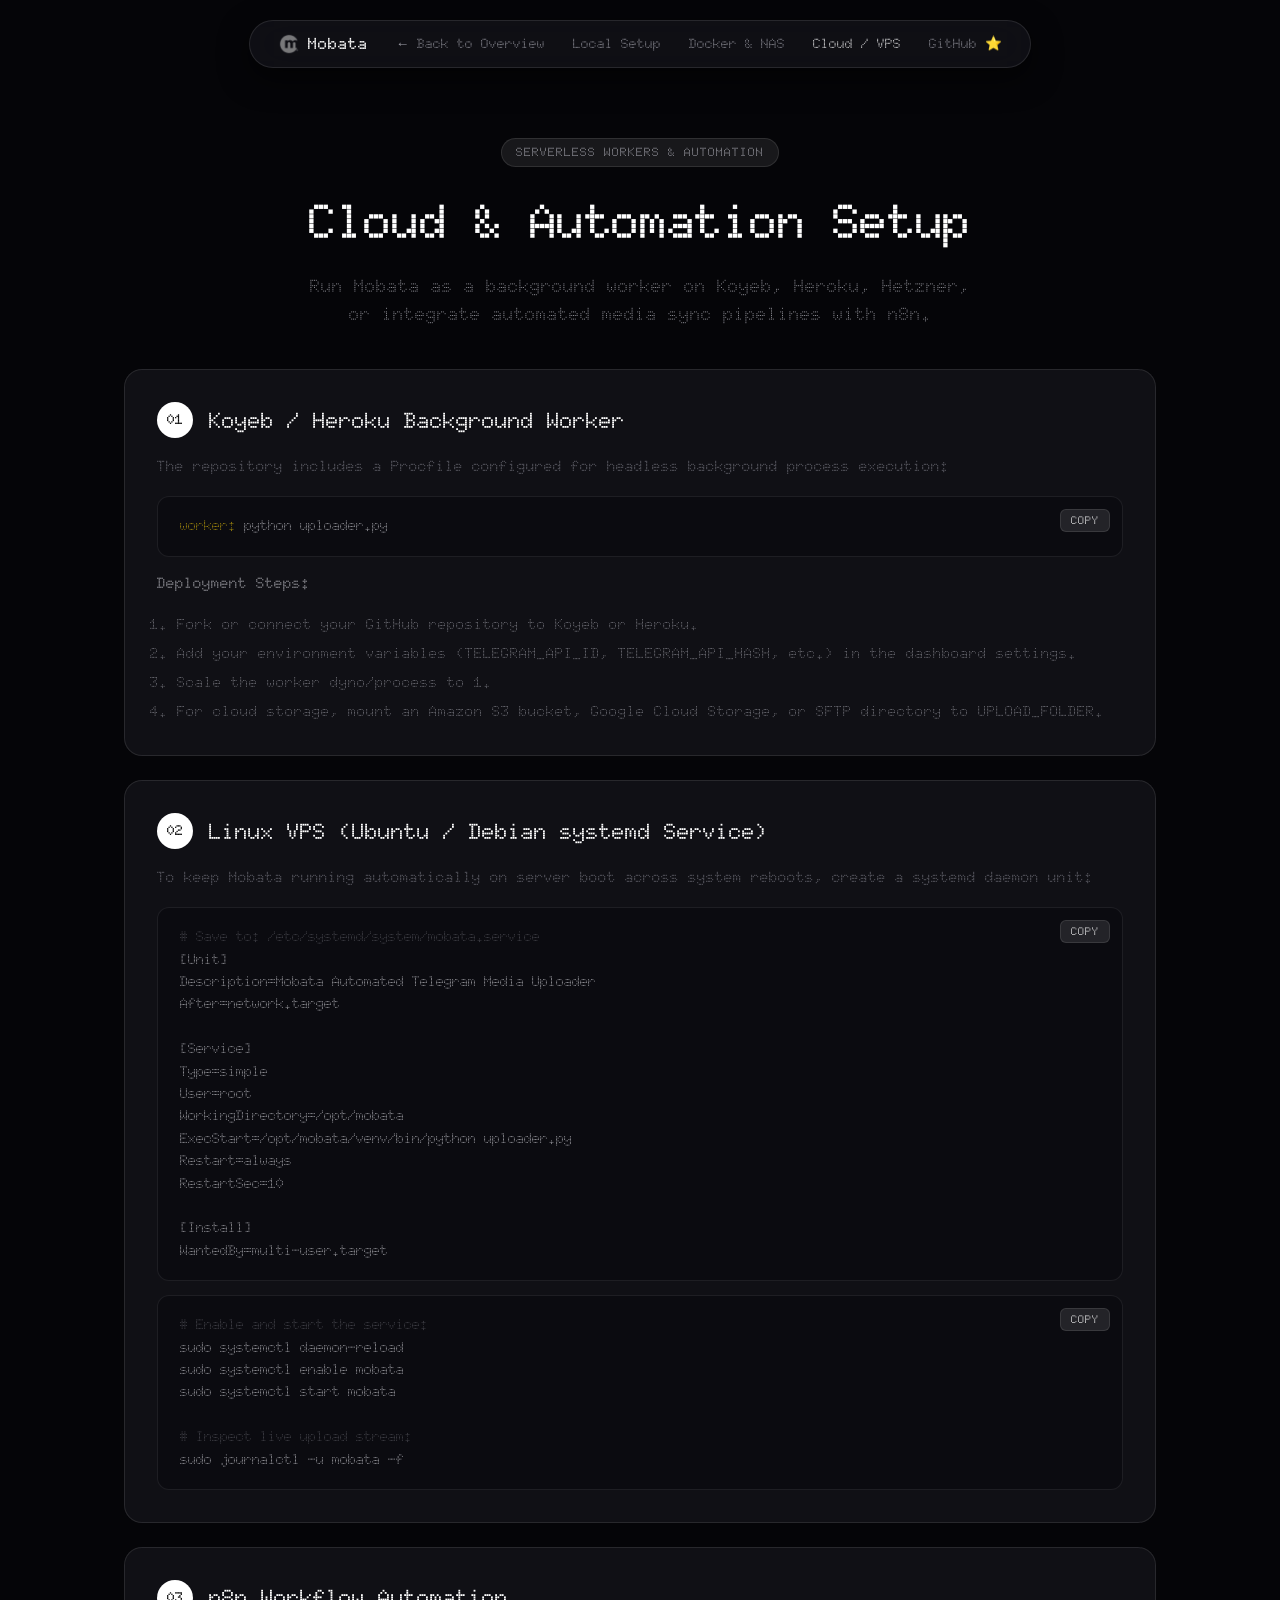
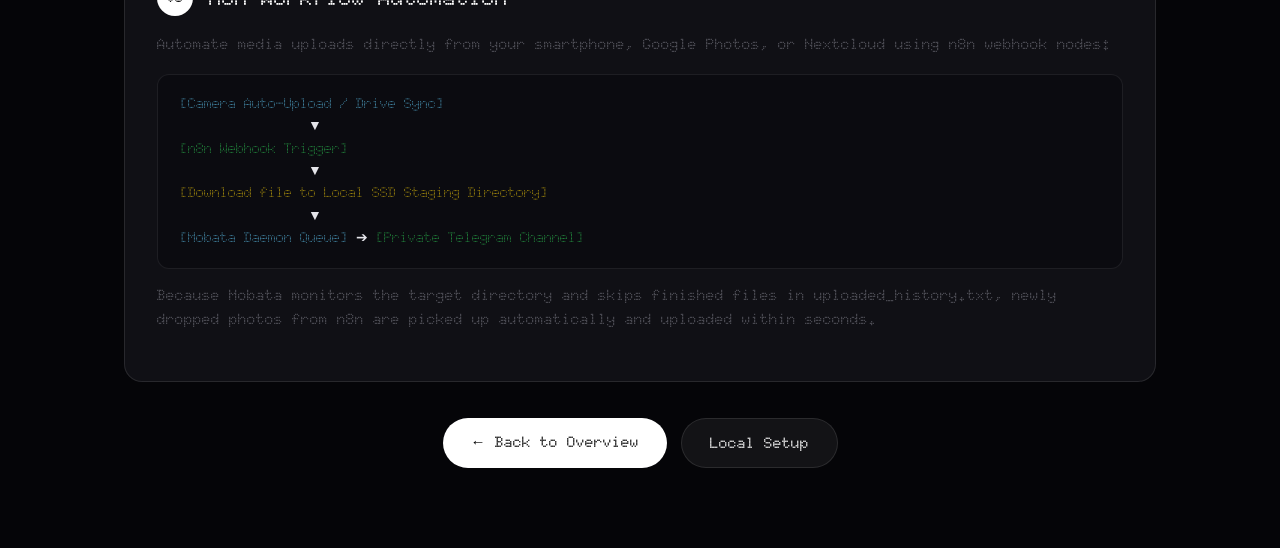
==== website/cloud.html @ 2e38607c "feat: dark monochrome developer icons in readme, pixel-perfect favicon suite, and concise tab title" ====
<!DOCTYPE html>
<html lang="en">
<head>
  <meta charset="UTF-8" />
  <meta name="viewport" content="width=device-width, initial-scale=1.0" />
  <title>Mobata</title>
  <meta name="description" content="Deploy Mobata on Koyeb, Heroku, VPS systemd service, and n8n camera dump pipelines." />
  <link rel="icon" type="image/png" sizes="32x32" href="assets/favicon.png" />
  <link rel="icon" type="image/x-icon" href="assets/favicon.ico" />
  <link rel="apple-touch-icon" sizes="180x180" href="assets/favicon.png" />
  <link rel="preconnect" href="https://fonts.googleapis.com">
  <link rel="preconnect" href="https://fonts.gstatic.com" crossorigin>
  <link href="https://fonts.googleapis.com/css2?family=Doto:wght@400;500;600;700;800;900&display=swap" rel="stylesheet">
  
  <style>
    :root {
      --bg: #050508;
      --card: rgba(22, 22, 28, 0.7);
      --card-hover: rgba(30, 30, 38, 0.85);
      --border: rgba(255, 255, 255, 0.1);
      --border-focus: rgba(255, 255, 255, 0.3);
      --text: #ffffff;
      --text-muted: #9a9aa2;
      --text-dim: #606068;
      --term-bg: #0b0b10;
      --code-red: #ff453a;
      --code-green: #30d158;
      --code-yellow: #ffd60a;
      --code-cyan: #64d2ff;
    }
    * {
      margin: 0; padding: 0; box-sizing: border-box;
      font-family: 'Doto', sans-serif;
    }
    body {
      background: var(--bg);
      color: var(--text);
      line-height: 1.6;
      padding-bottom: 80px;
      overflow-x: hidden;
    }
    .container {
      max-width: 1080px;
      margin: 0 auto;
      padding: 0 24px;
    }
    .nav-wrap {
      display: flex;
      justify-content: center;
      padding: 20px 0;
      position: sticky;
      top: 0;
      z-index: 100;
    }
    .capsule-nav {
      display: inline-flex;
      align-items: center;
      gap: 28px;
      padding: 10px 28px;
      border-radius: 9999px;
      background: rgba(18, 18, 24, 0.8);
      backdrop-filter: blur(20px);
      -webkit-backdrop-filter: blur(20px);
      border: 1px solid var(--border);
      box-shadow: 0 10px 30px rgba(0, 0, 0, 0.6);
    }
    .capsule-nav a {
      color: var(--text-muted);
      text-decoration: none;
      font-size: 13.5px;
      font-weight: 600;
      transition: color 0.2s ease;
    }
    .capsule-nav a:hover, .capsule-nav a.active {
      color: #ffffff;
    }
    .capsule-logo {
      height: 22px;
      width: 22px;
      object-fit: contain;
      display: block;
    }

    .page-head {
      padding: 50px 0 40px;
      text-align: center;
    }
    .badge {
      display: inline-block;
      padding: 4px 14px;
      border-radius: 9999px;
      background: rgba(255, 255, 255, 0.08);
      border: 1px solid var(--border);
      font-size: 12px;
      font-weight: 700;
      letter-spacing: 1px;
      margin-bottom: 16px;
      color: var(--text-muted);
    }
    h1 {
      font-size: 48px;
      font-weight: 900;
      letter-spacing: -0.03em;
      margin-bottom: 12px;
    }
    .desc {
      font-size: 18px;
      color: var(--text-muted);
      max-width: 680px;
      margin: 0 auto;
    }

    .step-card {
      background: var(--card);
      border: 1px solid var(--border);
      border-radius: 18px;
      padding: 32px;
      margin-bottom: 24px;
      backdrop-filter: blur(16px);
      transition: border-color 0.2s ease;
    }
    .step-card:hover { border-color: var(--border-focus); }
    .step-head {
      display: flex;
      align-items: center;
      gap: 16px;
      margin-bottom: 16px;
    }
    .step-num {
      width: 36px;
      height: 36px;
      border-radius: 50%;
      background: #ffffff;
      color: #000000;
      display: flex;
      align-items: center;
      justify-content: center;
      font-size: 14px;
      font-weight: 900;
    }
    .step-title {
      font-size: 22px;
      font-weight: 800;
    }
    .step-text {
      color: var(--text-muted);
      font-size: 15px;
      margin-bottom: 18px;
    }

    .code-box {
      background: var(--term-bg);
      border: 1px solid rgba(255, 255, 255, 0.08);
      border-radius: 12px;
      padding: 18px 22px;
      position: relative;
      overflow-x: auto;
    }
    .code-box pre {
      font-size: 14px;
      line-height: 1.6;
      color: #e5e5ea;
    }
    .c-green { color: var(--code-green); }
    .c-yellow { color: var(--code-yellow); }
    .c-cyan { color: var(--code-cyan); }
    .c-red { color: var(--code-red); }
    .c-dim { color: var(--text-dim); }

    .btn-copy {
      position: absolute;
      top: 12px;
      right: 12px;
      background: rgba(255, 255, 255, 0.1);
      border: 1px solid var(--border);
      color: #ffffff;
      padding: 4px 10px;
      border-radius: 6px;
      font-size: 11px;
      font-weight: 700;
      cursor: pointer;
      transition: background 0.2s ease;
    }
    .btn-copy:hover {
      background: #ffffff;
      color: #000000;
    }

    .btn-bar {
      display: flex;
      gap: 14px;
      margin-top: 36px;
      justify-content: center;
    }
    .btn-main {
      padding: 12px 28px;
      border-radius: 9999px;
      background: #ffffff;
      color: #000000;
      font-size: 15px;
      font-weight: 800;
      text-decoration: none;
      transition: opacity 0.2s ease;
    }
    .btn-main:hover { opacity: 0.9; }
    .btn-ghost {
      padding: 12px 28px;
      border-radius: 9999px;
      background: rgba(255, 255, 255, 0.06);
      color: #ffffff;
      border: 1px solid var(--border);
      font-size: 15px;
      font-weight: 800;
      text-decoration: none;
    }
    .btn-ghost:hover { background: rgba(255, 255, 255, 0.12); }
  </style>
</head>
<body>

  <!-- Floating Capsule Nav -->
  <div class="nav-wrap">
    <nav class="capsule-nav">
      <a href="index.html" style="display:flex; align-items:center; gap:8px;">
        <img src="assets/mobata-icon.png" alt="Mobata" class="capsule-logo" />
        <span style="font-weight:900; font-size:16px; color:#ffffff;">Mobata</span>
      </a>
      <a href="index.html">← Back to Overview</a>
      <a href="setup.html">Local Setup</a>
      <a href="docker.html">Docker & NAS</a>
      <a href="cloud.html" class="active">Cloud / VPS</a>
      <a href="https://github.com/shikshiten/Mobata" target="_blank">GitHub ⭐</a>
    </nav>
  </div>

  <div class="container">
    <header class="page-head">
      <span class="badge">SERVERLESS WORKERS & AUTOMATION</span>
      <h1>Cloud & Automation Setup</h1>
      <p class="desc">Run Mobata as a background worker on Koyeb, Heroku, Hetzner, or integrate automated media sync pipelines with n8n.</p>
    </header>

    <!-- Step 1 -->
    <div class="step-card">
      <div class="step-head">
        <div class="step-num">01</div>
        <div class="step-title">Koyeb / Heroku Background Worker</div>
      </div>
      <p class="step-text">The repository includes a <code>Procfile</code> configured for headless background process execution:</p>
      <div class="code-box">
        <button class="btn-copy" onclick="copyCode(this)">COPY</button>
        <pre><span class="c-yellow">worker:</span> python uploader.py</pre>
      </div>
      <p class="step-text" style="margin-top: 14px;"><strong>Deployment Steps:</strong></p>
      <ol style="margin-left: 20px; color: var(--text-muted); font-size: 14.5px;">
        <li style="margin-bottom: 6px;">Fork or connect your GitHub repository to Koyeb or Heroku.</li>
        <li style="margin-bottom: 6px;">Add your environment variables (<code>TELEGRAM_API_ID</code>, <code>TELEGRAM_API_HASH</code>, etc.) in the dashboard settings.</li>
        <li style="margin-bottom: 6px;">Scale the <code>worker</code> dyno/process to <code>1</code>.</li>
        <li>For cloud storage, mount an Amazon S3 bucket, Google Cloud Storage, or SFTP directory to <code>UPLOAD_FOLDER</code>.</li>
      </ol>
    </div>

    <!-- Step 2 -->
    <div class="step-card">
      <div class="step-head">
        <div class="step-num">02</div>
        <div class="step-title">Linux VPS (Ubuntu / Debian systemd Service)</div>
      </div>
      <p class="step-text">To keep Mobata running automatically on server boot across system reboots, create a <code>systemd</code> daemon unit:</p>
      <div class="code-box">
        <button class="btn-copy" onclick="copyCode(this)">COPY</button>
        <pre><span class="c-dim"># Save to: /etc/systemd/system/mobata.service</span>
[Unit]
Description=Mobata Automated Telegram Media Uploader
After=network.target

[Service]
Type=simple
User=root
WorkingDirectory=/opt/mobata
ExecStart=/opt/mobata/venv/bin/python uploader.py
Restart=always
RestartSec=10

[Install]
WantedBy=multi-user.target</pre>
      </div>
      <div class="code-box" style="margin-top: 14px;">
        <button class="btn-copy" onclick="copyCode(this)">COPY</button>
        <pre><span class="c-dim"># Enable and start the service:</span>
sudo systemctl daemon-reload
sudo systemctl enable mobata
sudo systemctl start mobata

<span class="c-dim"># Inspect live upload stream:</span>
sudo journalctl -u mobata -f</pre>
      </div>
    </div>

    <!-- Step 3 -->
    <div class="step-card">
      <div class="step-head">
        <div class="step-num">03</div>
        <div class="step-title">n8n Workflow Automation</div>
      </div>
      <p class="step-text">Automate media uploads directly from your smartphone, Google Photos, or Nextcloud using n8n webhook nodes:</p>
      <div class="code-box">
        <pre><span class="c-cyan">[Camera Auto-Upload / Drive Sync]</span>
                ▼
<span class="c-green">[n8n Webhook Trigger]</span>
                ▼
<span class="c-yellow">[Download file to Local SSD Staging Directory]</span>
                ▼
<span class="c-cyan">[Mobata Daemon Queue]</span> ➔ <span class="c-green">[Private Telegram Channel]</span></pre>
      </div>
      <p class="step-text" style="margin-top: 14px;">Because Mobata monitors the target directory and skips finished files in <code>uploaded_history.txt</code>, newly dropped photos from n8n are picked up automatically and uploaded within seconds.</p>
    </div>

    <div class="btn-bar">
      <a href="index.html" class="btn-main">← Back to Overview</a>
      <a href="setup.html" class="btn-ghost">Local Setup</a>
    </div>
  </div>

  <script>
    function copyCode(btn) {
      const code = btn.nextElementSibling.innerText;
      navigator.clipboard.writeText(code).then(() => {
        btn.innerText = 'COPIED!';
        setTimeout(() => btn.innerText = 'COPY', 2000);
      });
    }
  </script>
</body>
</html>
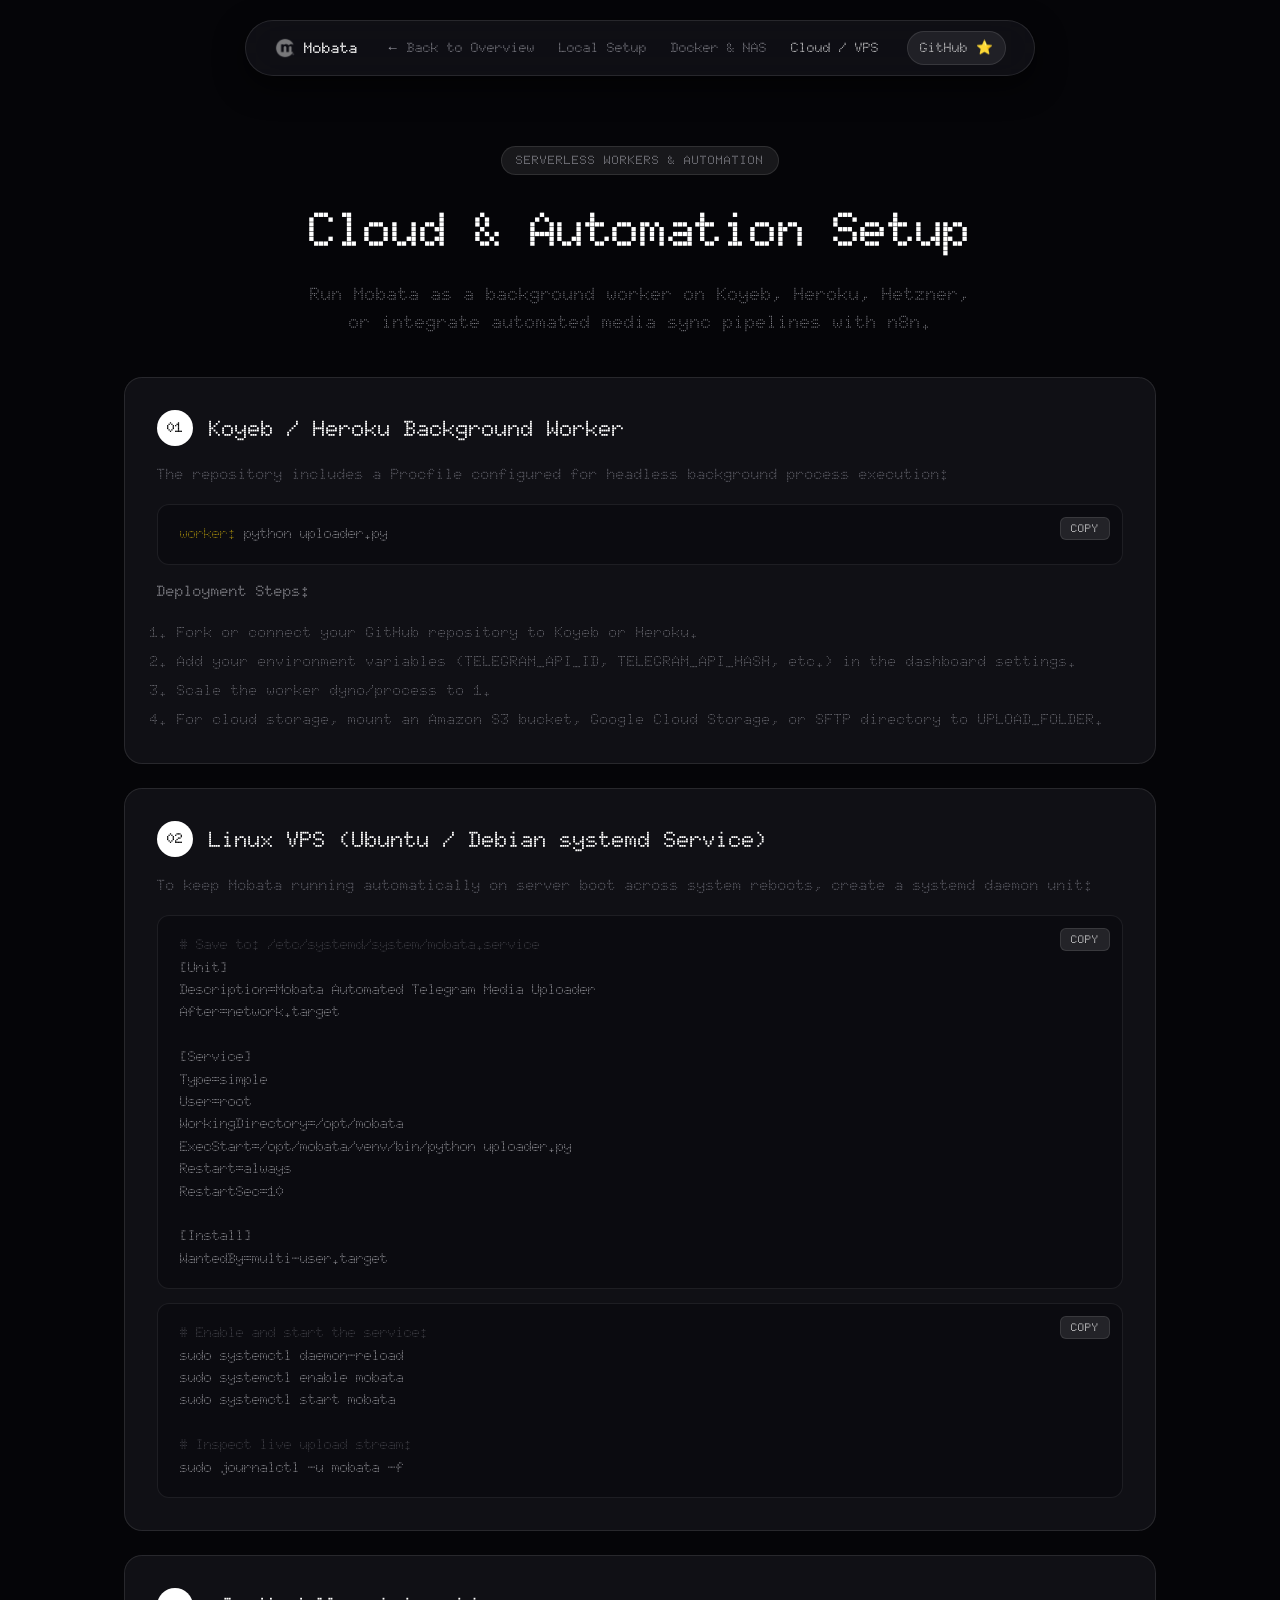
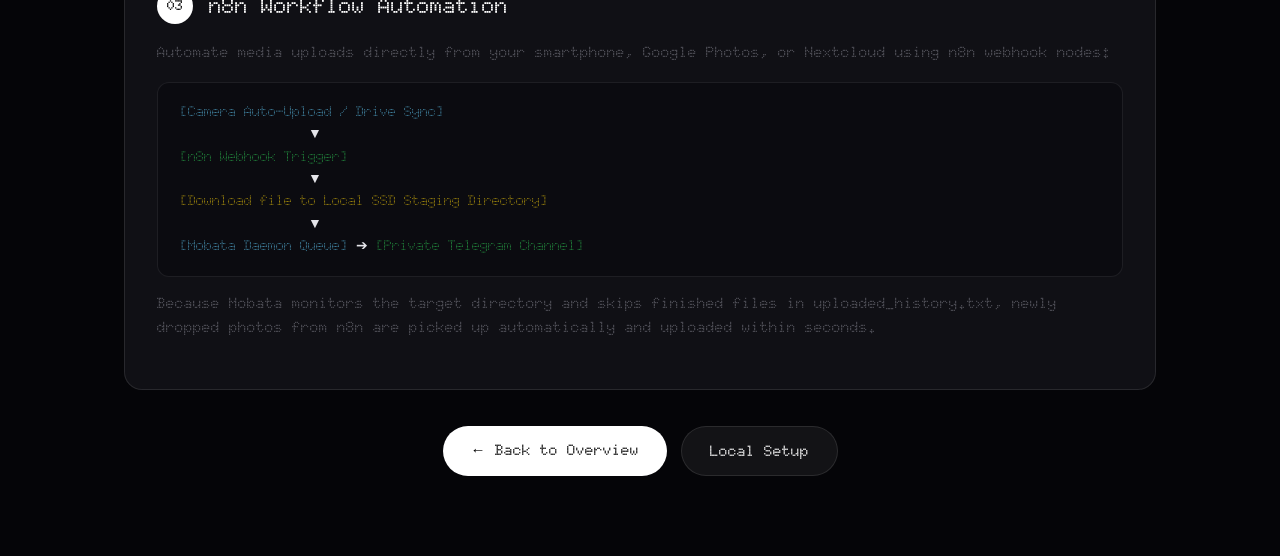
==== commit 7762c26a: "fix(mobile): overhaul responsive width, mobile top bar, and apple-style bottom dock; enhance uploade" ====
--- a/website/cloud.html
+++ b/website/cloud.html
@@ -28,6 +28,11 @@
       --code-yellow: #ffd60a;
       --code-cyan: #64d2ff;
     }
+    html {
+      overflow-x: hidden;
+      max-width: 100vw;
+      width: 100%;
+    }
     * {
       margin: 0; padding: 0; box-sizing: border-box;
       font-family: 'Doto', sans-serif;
@@ -38,11 +43,15 @@
       line-height: 1.6;
       padding-bottom: 80px;
       overflow-x: hidden;
+      max-width: 100vw;
+      width: 100%;
     }
     .container {
       max-width: 1080px;
       margin: 0 auto;
       padding: 0 24px;
+      width: 100%;
+      box-sizing: border-box;
     }
     .nav-wrap {
       display: flex;
@@ -73,6 +82,25 @@
     }
     .capsule-nav a:hover, .capsule-nav a.active {
       color: #ffffff;
+    }
+    .nav-page-links {
+      display: inline-flex;
+      align-items: center;
+      gap: 24px;
+    }
+    .nav-star-btn {
+      color: #ffffff !important;
+      background: rgba(255, 255, 255, 0.08);
+      border: 1px solid var(--border);
+      padding: 5px 12px;
+      border-radius: 9999px;
+      font-size: 12.5px;
+      font-weight: 700;
+      text-decoration: none;
+      transition: all 0.2s ease;
+    }
+    .nav-star-btn:hover {
+      background: rgba(255, 255, 255, 0.16);
     }
     .capsule-logo {
       height: 22px;
@@ -214,6 +242,117 @@
       text-decoration: none;
     }
     .btn-ghost:hover { background: rgba(255, 255, 255, 0.12); }
+
+    .hide-desktop { display: none; }
+    .hide-mobile { display: inline; }
+
+    @media (max-width: 768px) {
+      body {
+        padding-bottom: 84px;
+        overflow-x: hidden;
+      }
+      .container {
+        padding: 0 16px;
+        width: 100%;
+        max-width: 100%;
+        box-sizing: border-box;
+      }
+      .nav-wrap {
+        position: sticky;
+        top: 8px;
+        padding: 0 12px;
+        width: 100%;
+        display: flex;
+        justify-content: center;
+        z-index: 9999;
+      }
+      .capsule-nav {
+        width: 100%;
+        max-width: 100%;
+        padding: 6px 12px;
+        gap: 8px;
+        display: flex;
+        align-items: center;
+        justify-content: space-between;
+        border-radius: 9999px;
+        background: rgba(12, 12, 16, 0.92);
+        backdrop-filter: blur(28px) saturate(180%);
+        -webkit-backdrop-filter: blur(28px) saturate(180%);
+        border: 1px solid rgba(255, 255, 255, 0.16);
+        box-shadow: 0 10px 30px rgba(0, 0, 0, 0.75);
+      }
+      .nav-page-links {
+        display: none;
+      }
+      .nav-star-btn {
+        display: inline-flex;
+        align-items: center;
+        gap: 4px;
+        padding: 5px 10px;
+        font-size: 11px;
+        font-weight: 700;
+        border-radius: 9999px;
+      }
+      .mobile-bottom-nav {
+        display: flex;
+      }
+      h1 { font-size: 28px; line-height: 1.2; word-break: break-word; }
+      .desc { font-size: 14px; max-width: 100%; }
+      .step-title { font-size: 17px; }
+      .code-box { font-size: 12px; padding: 12px 14px; }
+      .btn-bar { flex-direction: column; width: 100%; gap: 10px; }
+      .btn-bar a { width: 100%; text-align: center; }
+    }
+
+    /* Apple-style Floating Bottom Pill Dock */
+    .mobile-bottom-nav {
+      display: none;
+      position: fixed;
+      bottom: calc(16px + env(safe-area-inset-bottom, 0px));
+      left: 50%;
+      transform: translateX(-50%);
+      z-index: 9999;
+      background: rgba(12, 12, 16, 0.90);
+      backdrop-filter: blur(28px) saturate(200%);
+      -webkit-backdrop-filter: blur(28px) saturate(200%);
+      border: 1px solid rgba(255, 255, 255, 0.16);
+      box-shadow: 0 16px 40px rgba(0, 0, 0, 0.8), inset 0 1px 1px rgba(255, 255, 255, 0.16);
+      border-radius: 9999px;
+      padding: 5px 8px;
+      gap: 4px;
+      align-items: center;
+      max-width: calc(100% - 24px);
+    }
+    .mobile-bottom-nav a {
+      color: #9ca3af;
+      text-decoration: none;
+      font-size: 11.5px;
+      font-weight: 700;
+      padding: 7px 11px;
+      border-radius: 9999px;
+      display: inline-flex;
+      align-items: center;
+      gap: 5px;
+      transition: all 0.2s ease;
+      white-space: nowrap;
+    }
+    .mobile-bottom-nav a svg {
+      opacity: 0.8;
+      transition: transform 0.2s ease, opacity 0.2s ease;
+    }
+    .mobile-bottom-nav a:hover,
+    .mobile-bottom-nav a:active {
+      color: #ffffff;
+      background: rgba(255, 255, 255, 0.12);
+    }
+    .mobile-bottom-nav a.active {
+      color: #ffffff;
+      background: rgba(255, 255, 255, 0.16);
+    }
+    .mobile-bottom-nav a:active svg {
+      transform: scale(1.15);
+      opacity: 1;
+    }
   </style>
 </head>
 <body>
@@ -221,15 +360,17 @@
   <!-- Floating Capsule Nav -->
   <div class="nav-wrap">
     <nav class="capsule-nav">
-      <a href="index.html" style="display:flex; align-items:center; gap:8px;">
+      <a href="index.html" class="nav-brand" style="display:flex; align-items:center; gap:8px; text-decoration:none;">
         <img src="assets/mobata-icon.png" alt="Mobata" class="capsule-logo" />
-        <span style="font-weight:900; font-size:16px; color:#ffffff;">Mobata</span>
+        <span style="font-weight:900; font-size:15px; color:#ffffff;">Mobata</span>
       </a>
-      <a href="index.html">← Back to Overview</a>
-      <a href="setup.html">Local Setup</a>
-      <a href="docker.html">Docker & NAS</a>
-      <a href="cloud.html" class="active">Cloud / VPS</a>
-      <a href="https://github.com/shikshiten/Mobata" target="_blank">GitHub ⭐</a>
+      <div class="nav-page-links">
+        <a href="index.html">← Back to Overview</a>
+        <a href="setup.html">Local Setup</a>
+        <a href="docker.html">Docker & NAS</a>
+        <a href="cloud.html" class="active">Cloud / VPS</a>
+      </div>
+      <a href="https://github.com/shikshiten/Mobata" target="_blank" class="nav-star-btn">GitHub ⭐</a>
     </nav>
   </div>
 
@@ -331,5 +472,37 @@
       });
     }
   </script>
+  <!-- Mobile-only floating bottom pill navigation dock (visible < 768px) -->
+  <nav class="mobile-bottom-nav" aria-label="Mobile navigation">
+    <a href="index.html">
+      <svg width="14" height="14" viewBox="0 0 24 24" fill="none" stroke="currentColor" stroke-width="2.2" stroke-linecap="round" stroke-linejoin="round">
+        <path d="M3 9l9-7 9 7v11a2 2 0 0 1-2 2H5a2 2 0 0 1-2-2z"></path>
+        <polyline points="9 22 9 12 15 12 15 22"></polyline>
+      </svg>
+      <span>Overview</span>
+    </a>
+    <a href="setup.html">
+      <svg width="14" height="14" viewBox="0 0 24 24" fill="none" stroke="currentColor" stroke-width="2.2" stroke-linecap="round" stroke-linejoin="round">
+        <rect x="2" y="3" width="20" height="14" rx="2" ry="2"></rect>
+        <line x1="8" y1="21" x2="16" y2="21"></line>
+        <line x1="12" y1="17" x2="12" y2="21"></line>
+      </svg>
+      <span>Local</span>
+    </a>
+    <a href="docker.html">
+      <svg width="14" height="14" viewBox="0 0 24 24" fill="none" stroke="currentColor" stroke-width="2.2" stroke-linecap="round" stroke-linejoin="round">
+        <rect x="2" y="7" width="20" height="14" rx="2" ry="2"></rect>
+        <path d="M16 21V5a2 2 0 0 0-2-2h-4a2 2 0 0 0-2 2v16"></path>
+      </svg>
+      <span>Docker</span>
+    </a>
+    <a href="cloud.html" class="active">
+      <svg width="14" height="14" viewBox="0 0 24 24" fill="none" stroke="currentColor" stroke-width="2.2" stroke-linecap="round" stroke-linejoin="round">
+        <path d="M18 10h-1.26A8 8 0 1 0 9 20h9a5 5 0 0 0 0-10z"></path>
+      </svg>
+      <span>Cloud</span>
+    </a>
+  </nav>
+
 </body>
 </html>
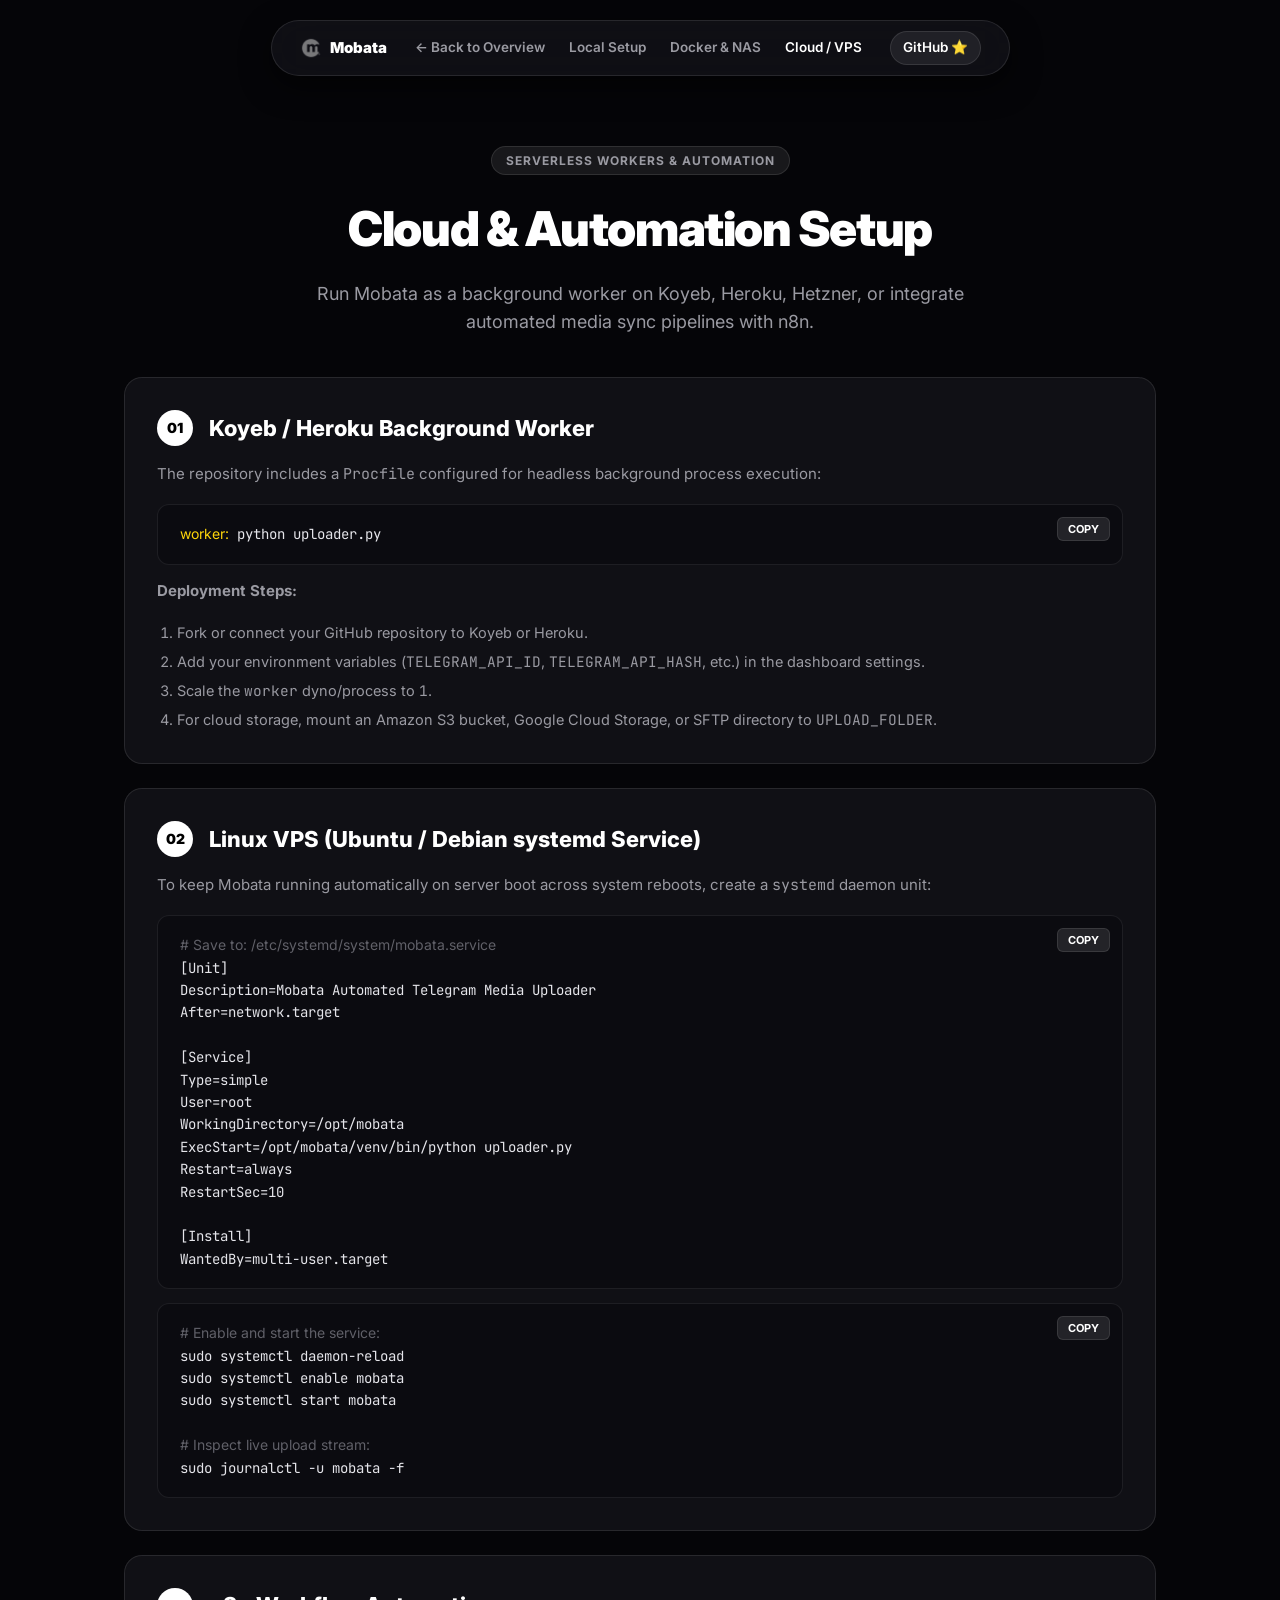
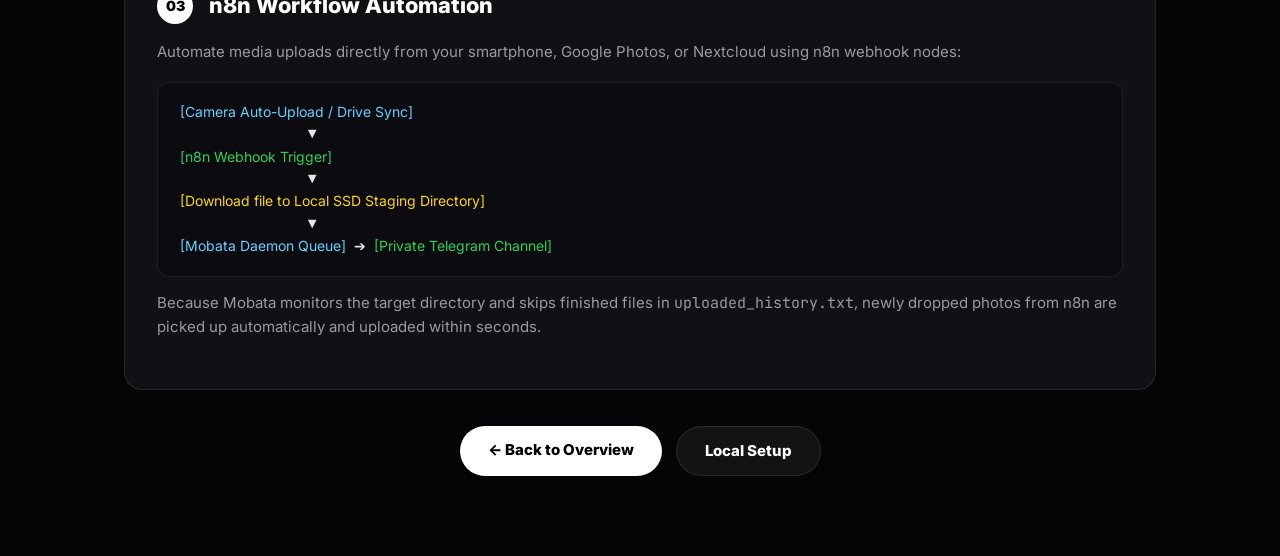
==== commit 0938701c: "style(mobile): switch to Inter typography, refine hero proportions, side-by-side CTA buttons, and fi" ====
--- a/website/cloud.html
+++ b/website/cloud.html
@@ -10,7 +10,7 @@
   <link rel="apple-touch-icon" sizes="180x180" href="assets/favicon.png" />
   <link rel="preconnect" href="https://fonts.googleapis.com">
   <link rel="preconnect" href="https://fonts.gstatic.com" crossorigin>
-  <link href="https://fonts.googleapis.com/css2?family=Doto:wght@400;500;600;700;800;900&display=swap" rel="stylesheet">
+  <link href="https://fonts.googleapis.com/css2?family=Inter:wght@400;500;600;700;800;900&family=JetBrains+Mono:wght@400;500;600;700&display=swap" rel="stylesheet">
   
   <style>
     :root {
@@ -35,7 +35,10 @@
     }
     * {
       margin: 0; padding: 0; box-sizing: border-box;
-      font-family: 'Doto', sans-serif;
+      font-family: 'Inter', -apple-system, BlinkMacSystemFont, 'Segoe UI', Roboto, sans-serif;
+    }
+    code, pre, .code-box {
+      font-family: 'JetBrains Mono', monospace !important;
     }
     body {
       background: var(--bg);
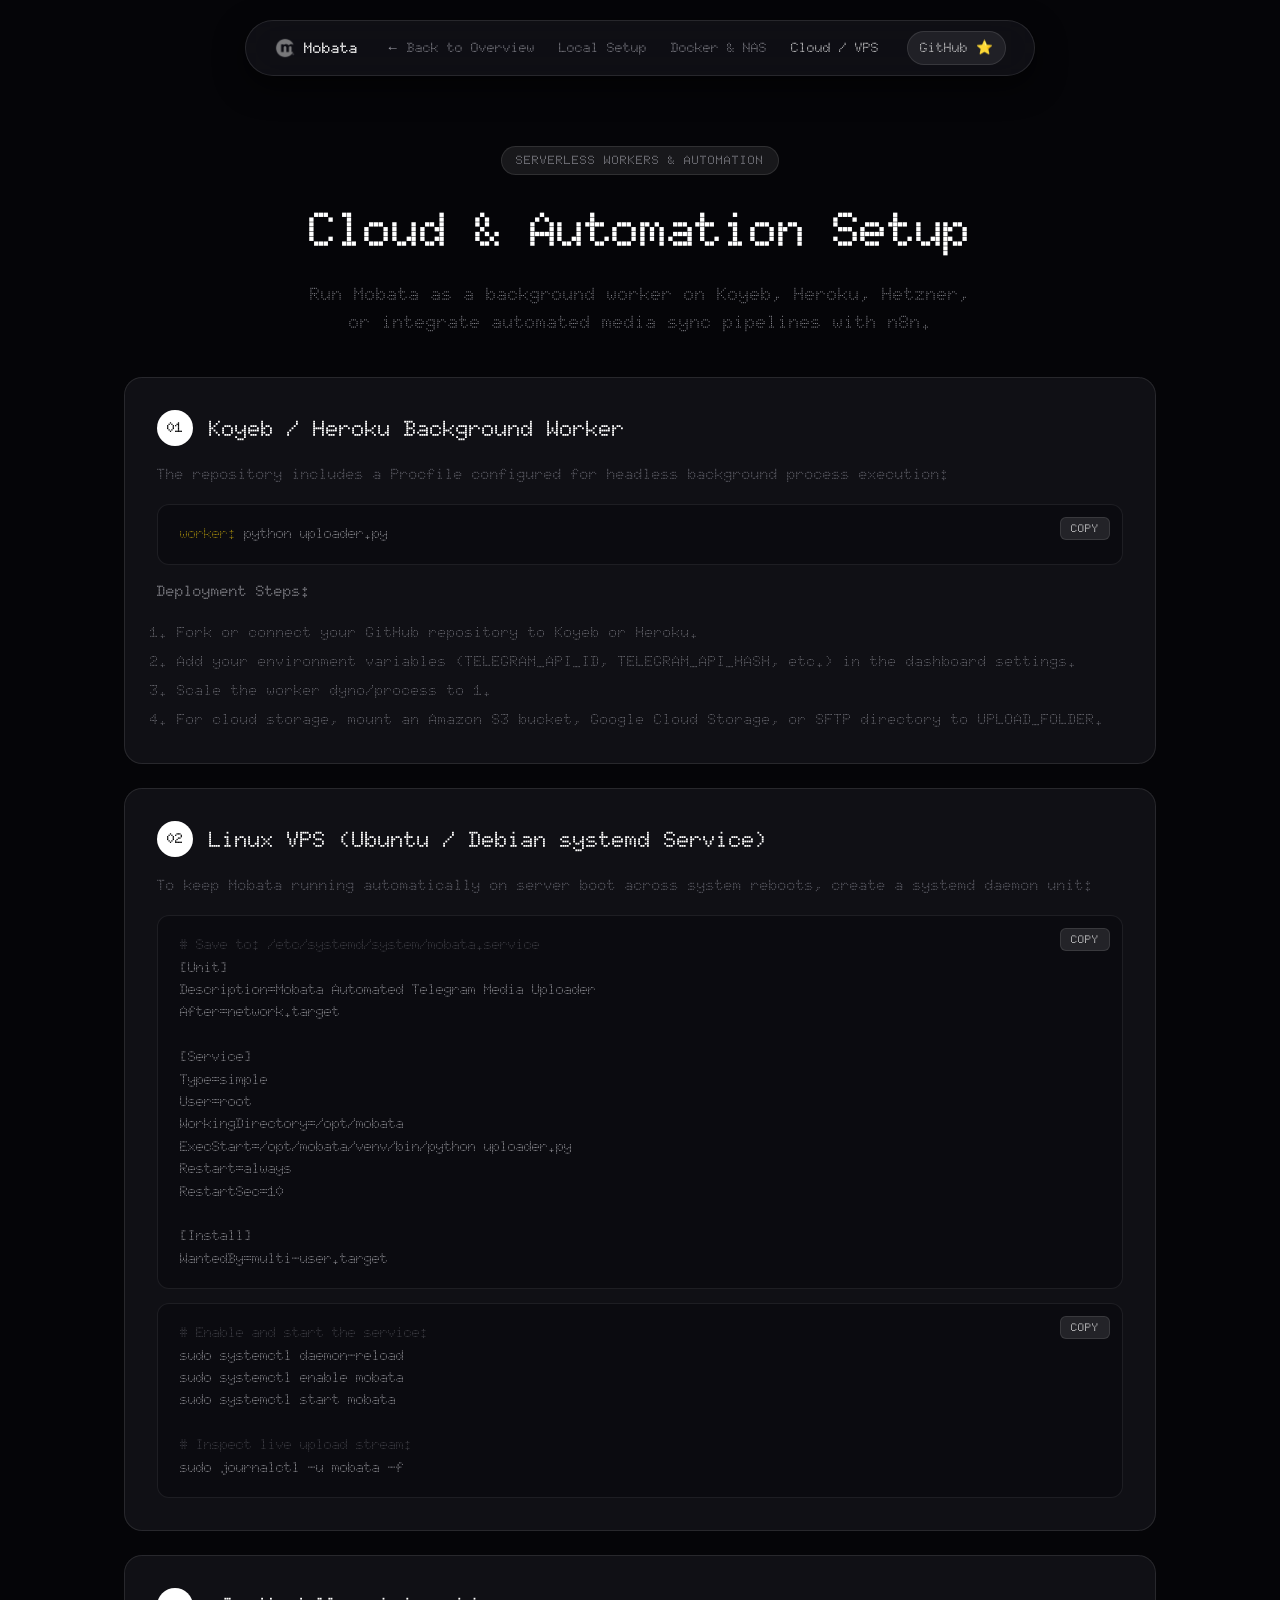
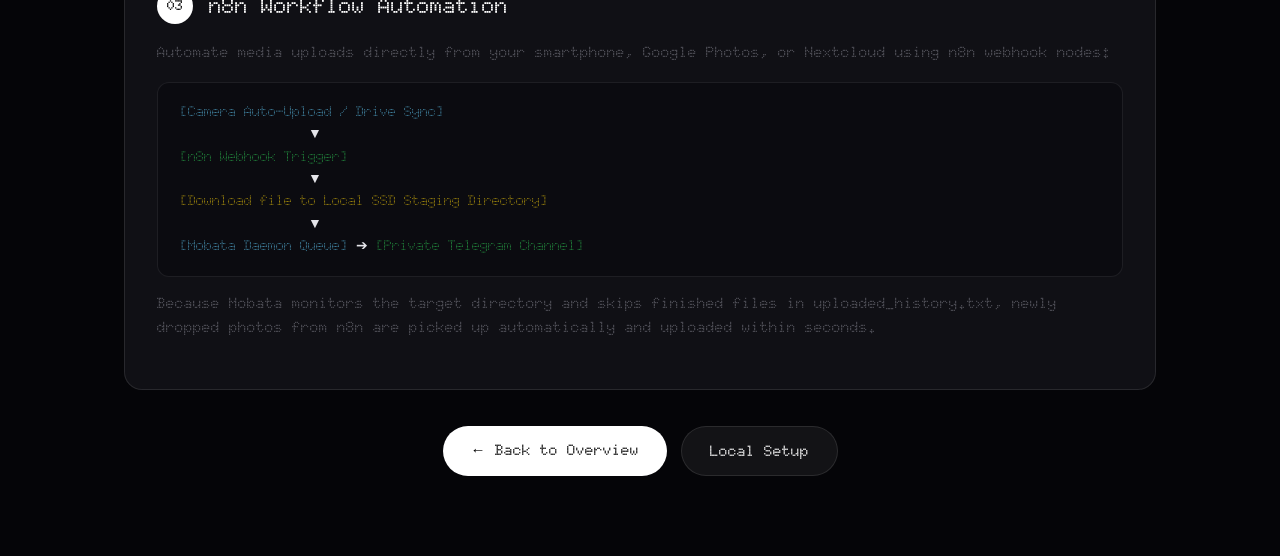
==== commit d1ac5760: "style: restore Doto font across all pages while preserving responsive mobile fitting" ====
--- a/website/cloud.html
+++ b/website/cloud.html
@@ -10,7 +10,7 @@
   <link rel="apple-touch-icon" sizes="180x180" href="assets/favicon.png" />
   <link rel="preconnect" href="https://fonts.googleapis.com">
   <link rel="preconnect" href="https://fonts.gstatic.com" crossorigin>
-  <link href="https://fonts.googleapis.com/css2?family=Inter:wght@400;500;600;700;800;900&family=JetBrains+Mono:wght@400;500;600;700&display=swap" rel="stylesheet">
+  <link href="https://fonts.googleapis.com/css2?family=Doto:wght@400;500;600;700;800;900&display=swap" rel="stylesheet">
   
   <style>
     :root {
@@ -35,10 +35,8 @@
     }
     * {
       margin: 0; padding: 0; box-sizing: border-box;
-      font-family: 'Inter', -apple-system, BlinkMacSystemFont, 'Segoe UI', Roboto, sans-serif;
-    }
-    code, pre, .code-box {
-      font-family: 'JetBrains Mono', monospace !important;
+      font-family: 'Doto', sans-serif !important;
+      font-variation-settings: "ROND" 0;
     }
     body {
       background: var(--bg);
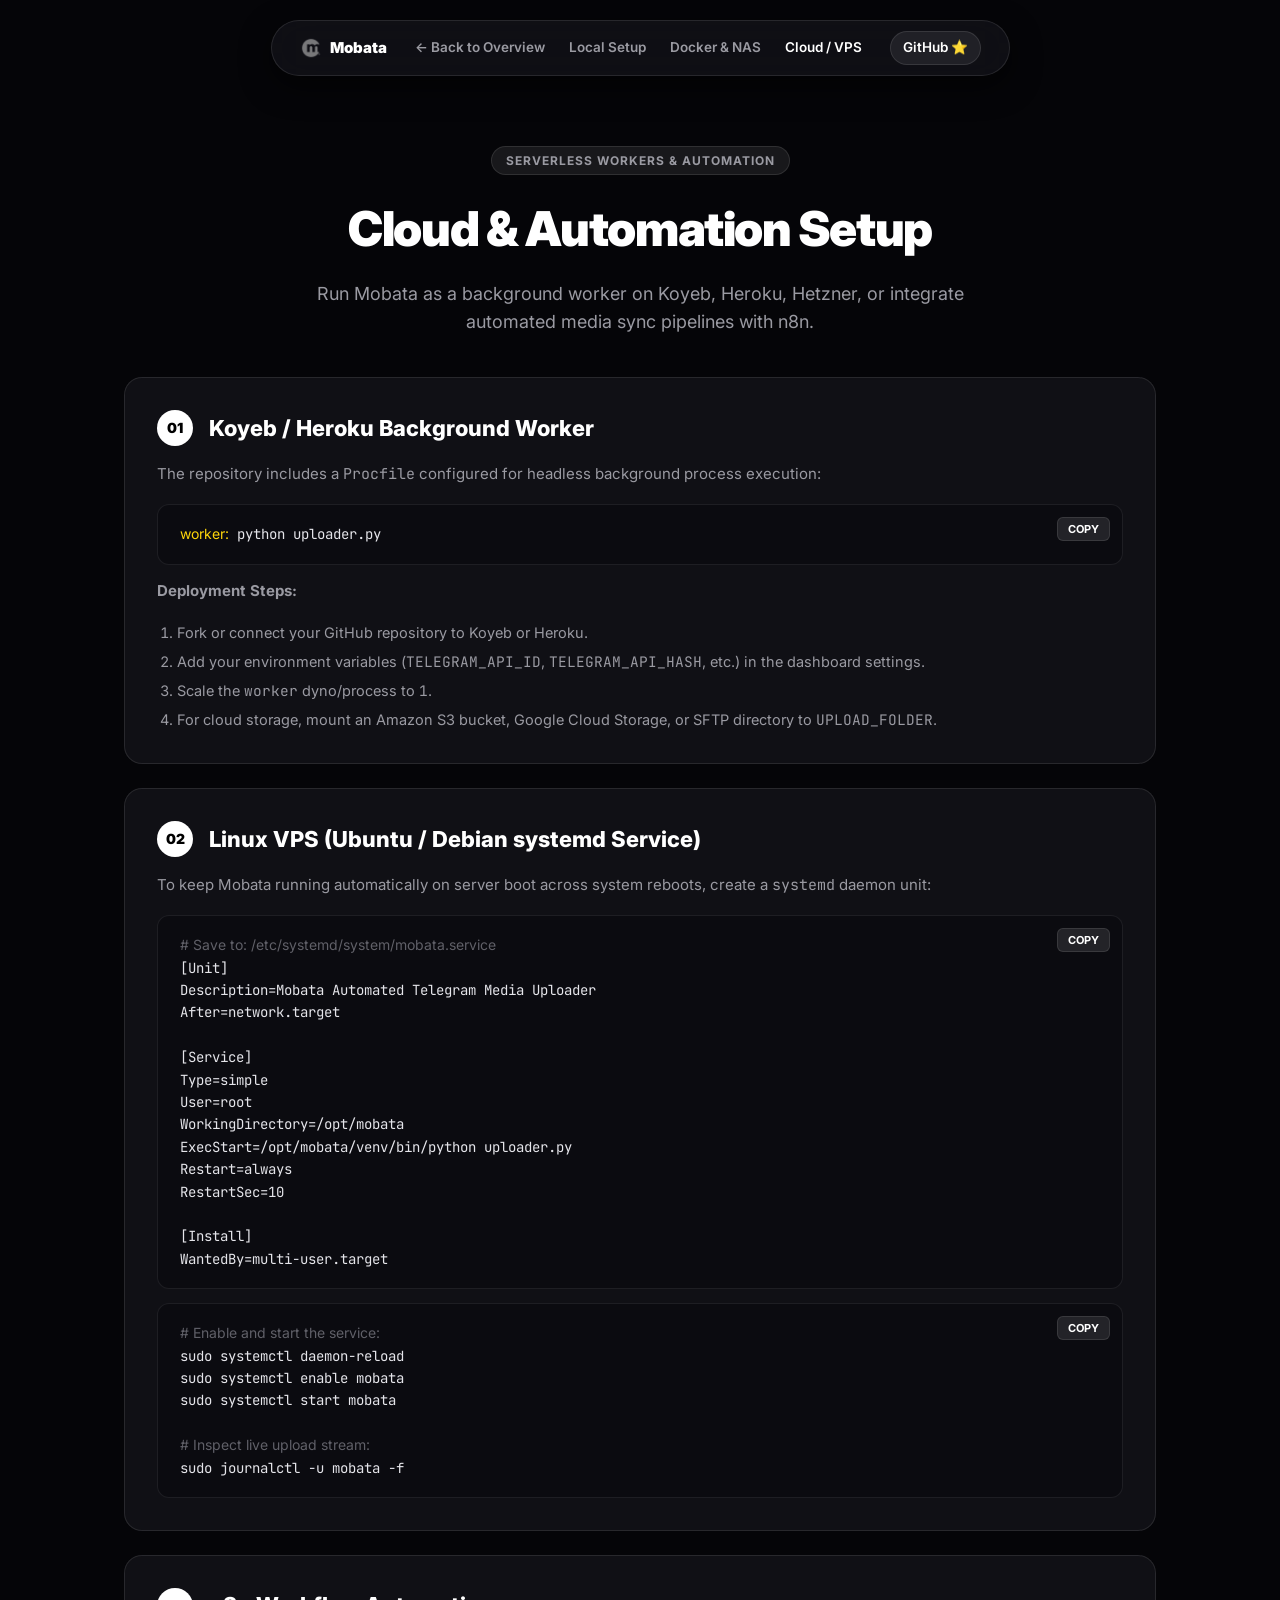
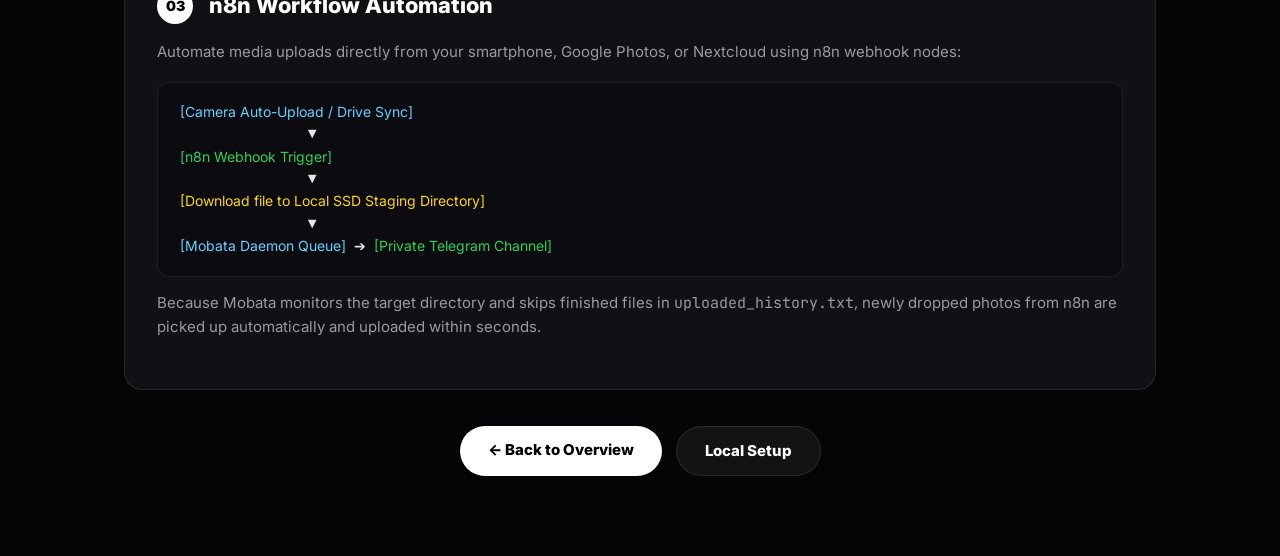
==== commit bd0a44cb: "style: switch to clean Inter typography with JetBrains Mono code styling" ====
--- a/website/cloud.html
+++ b/website/cloud.html
@@ -10,7 +10,7 @@
   <link rel="apple-touch-icon" sizes="180x180" href="assets/favicon.png" />
   <link rel="preconnect" href="https://fonts.googleapis.com">
   <link rel="preconnect" href="https://fonts.gstatic.com" crossorigin>
-  <link href="https://fonts.googleapis.com/css2?family=Doto:wght@400;500;600;700;800;900&display=swap" rel="stylesheet">
+  <link href="https://fonts.googleapis.com/css2?family=Inter:wght@400;500;600;700;800;900&family=JetBrains+Mono:wght@400;500;600;700&display=swap" rel="stylesheet">
   
   <style>
     :root {
@@ -35,8 +35,12 @@
     }
     * {
       margin: 0; padding: 0; box-sizing: border-box;
-      font-family: 'Doto', sans-serif !important;
-      font-variation-settings: "ROND" 0;
+      font-family: 'Inter', -apple-system, BlinkMacSystemFont, 'SF Pro Display', 'Segoe UI', Roboto, sans-serif;
+      -webkit-font-smoothing: antialiased;
+      -moz-osx-font-smoothing: grayscale;
+    }
+    code, pre, .code-box {
+      font-family: 'JetBrains Mono', 'SF Mono', Consolas, Menlo, monospace !important;
     }
     body {
       background: var(--bg);
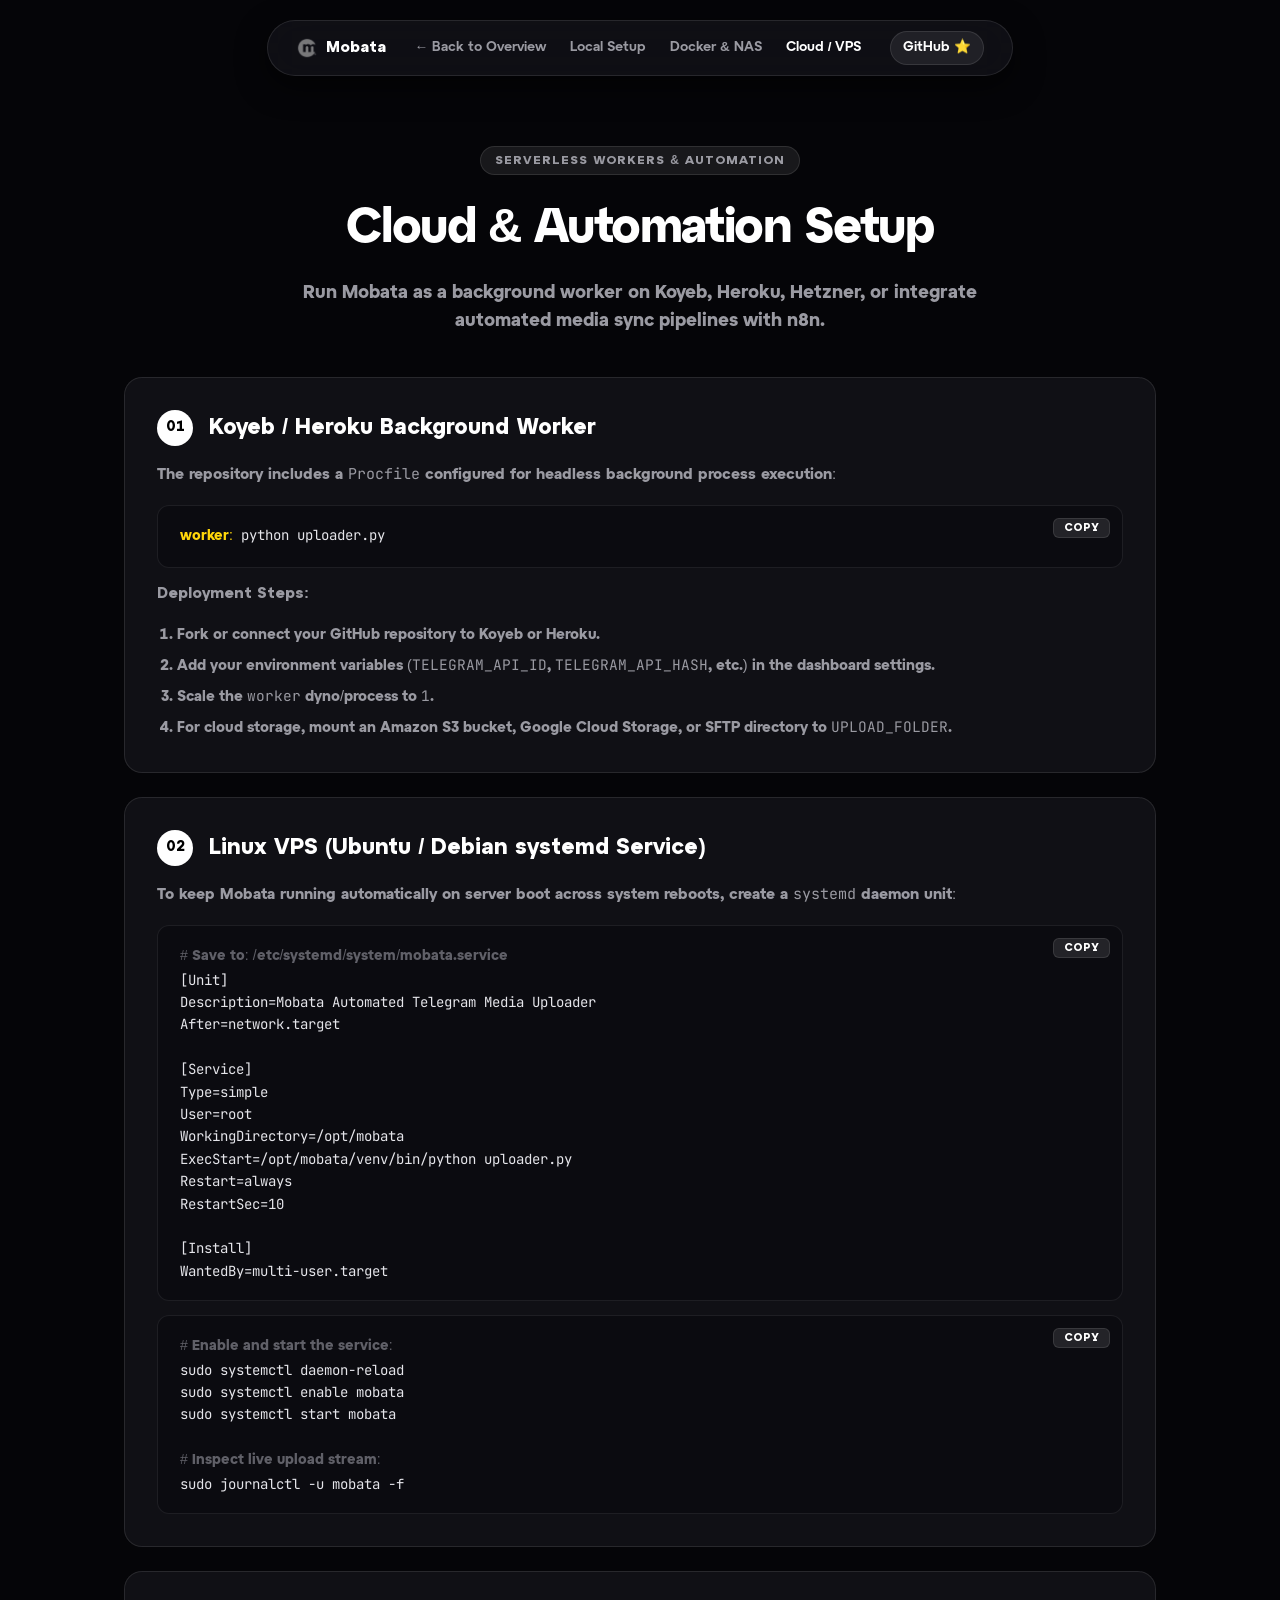
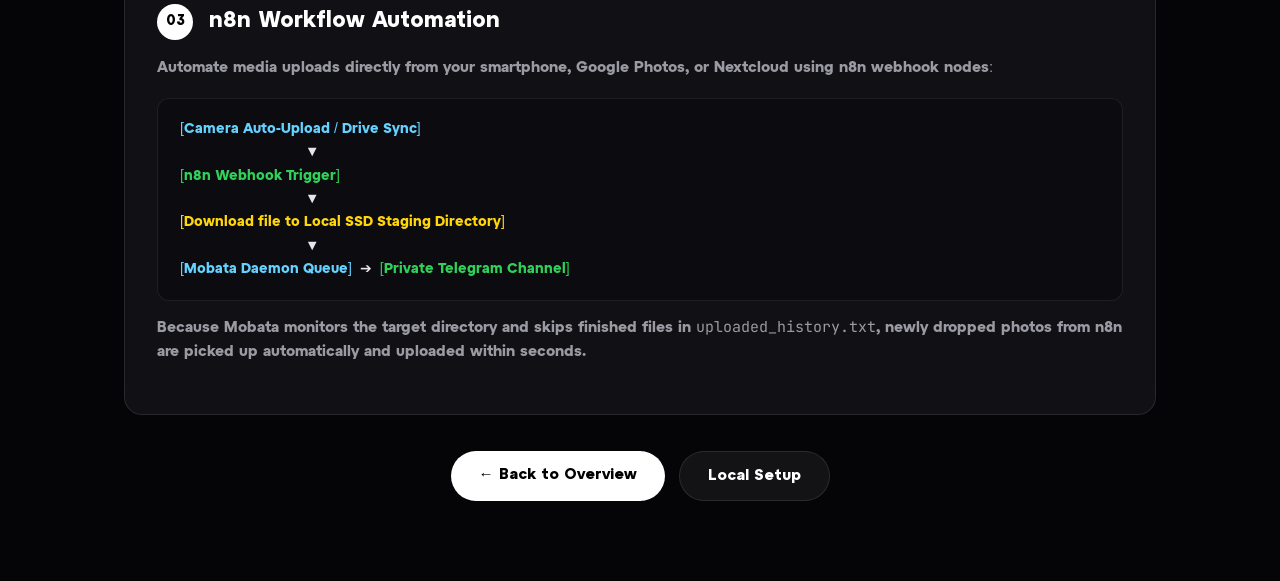
==== commit 0ffb5711: "feat(font): integrate Atyp typography and fix mobile layout across all website pages" ====
--- a/website/cloud.html
+++ b/website/cloud.html
@@ -28,6 +28,52 @@
       --code-yellow: #ffd60a;
       --code-cyan: #64d2ff;
     }
+    /* ==========================================================================
+       Atyp Font Family (@font-face)
+       ========================================================================== */
+    @font-face {
+      font-family: 'Atyp';
+      src: url('assets/fonts/Atyp-Variable.ttf') format('truetype-variations'),
+           url('assets/fonts/Atyp-Regular.otf') format('opentype');
+      font-weight: 100 900;
+      font-display: swap;
+    }
+    @font-face {
+      font-family: 'Atyp';
+      src: url('assets/fonts/Atyp-Regular.otf') format('opentype');
+      font-weight: 400;
+      font-style: normal;
+      font-display: swap;
+    }
+    @font-face {
+      font-family: 'Atyp';
+      src: url('assets/fonts/Atyp-Medium.otf') format('opentype');
+      font-weight: 500;
+      font-style: normal;
+      font-display: swap;
+    }
+    @font-face {
+      font-family: 'Atyp';
+      src: url('assets/fonts/Atyp-Semibold.otf') format('opentype');
+      font-weight: 600;
+      font-style: normal;
+      font-display: swap;
+    }
+    @font-face {
+      font-family: 'Atyp';
+      src: url('assets/fonts/Atyp-Bold.otf') format('opentype');
+      font-weight: 700 800 900;
+      font-style: normal;
+      font-display: swap;
+    }
+    @font-face {
+      font-family: 'Atyp Display';
+      src: url('assets/fonts/AtypDisplay-Bold.otf') format('opentype');
+      font-weight: 700 800 900;
+      font-style: normal;
+      font-display: swap;
+    }
+
     html {
       overflow-x: hidden;
       max-width: 100vw;
@@ -35,9 +81,12 @@
     }
     * {
       margin: 0; padding: 0; box-sizing: border-box;
-      font-family: 'Inter', -apple-system, BlinkMacSystemFont, 'SF Pro Display', 'Segoe UI', Roboto, sans-serif;
+      font-family: 'Atyp', -apple-system, BlinkMacSystemFont, 'SF Pro Display', 'Segoe UI', Roboto, sans-serif;
       -webkit-font-smoothing: antialiased;
       -moz-osx-font-smoothing: grayscale;
+    }
+    h1, h2, h3, .nav-brand-name {
+      font-family: 'Atyp Display', 'Atyp', sans-serif;
     }
     code, pre, .code-box {
       font-family: 'JetBrains Mono', 'SF Mono', Consolas, Menlo, monospace !important;
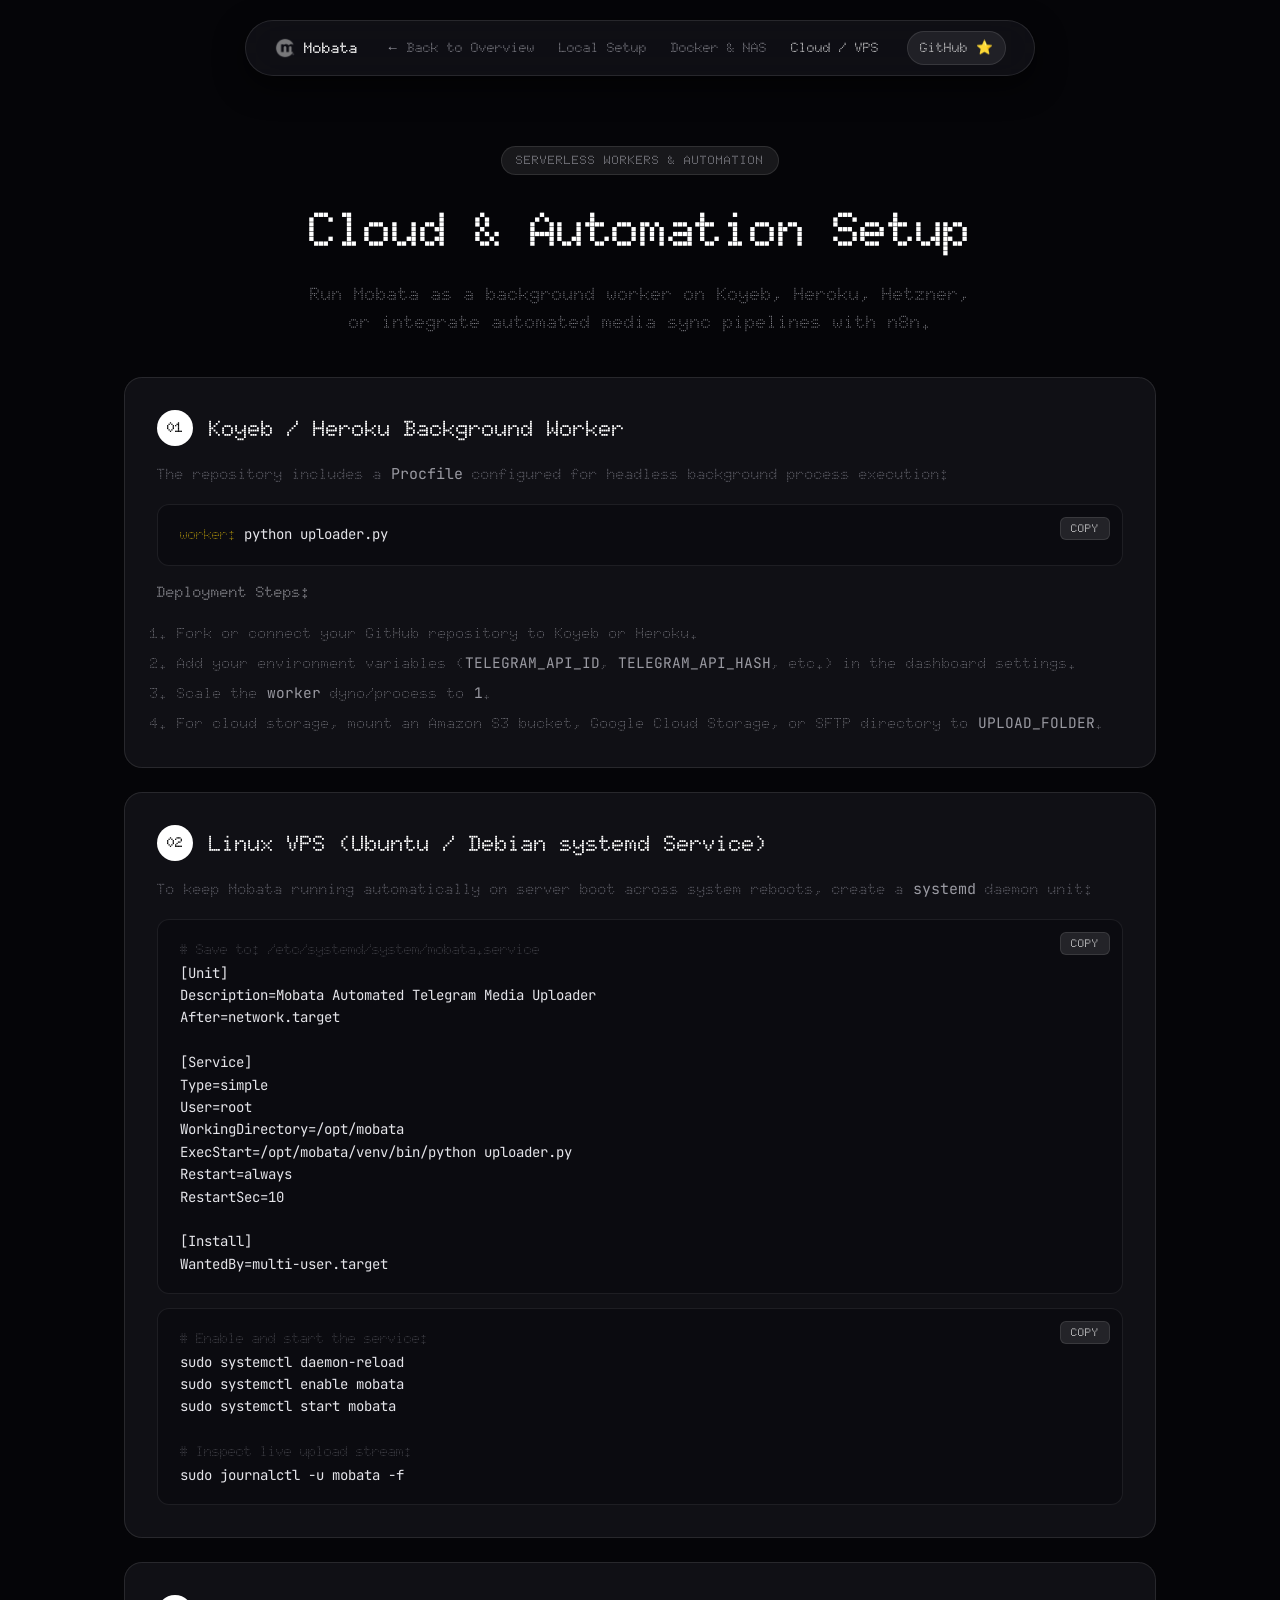
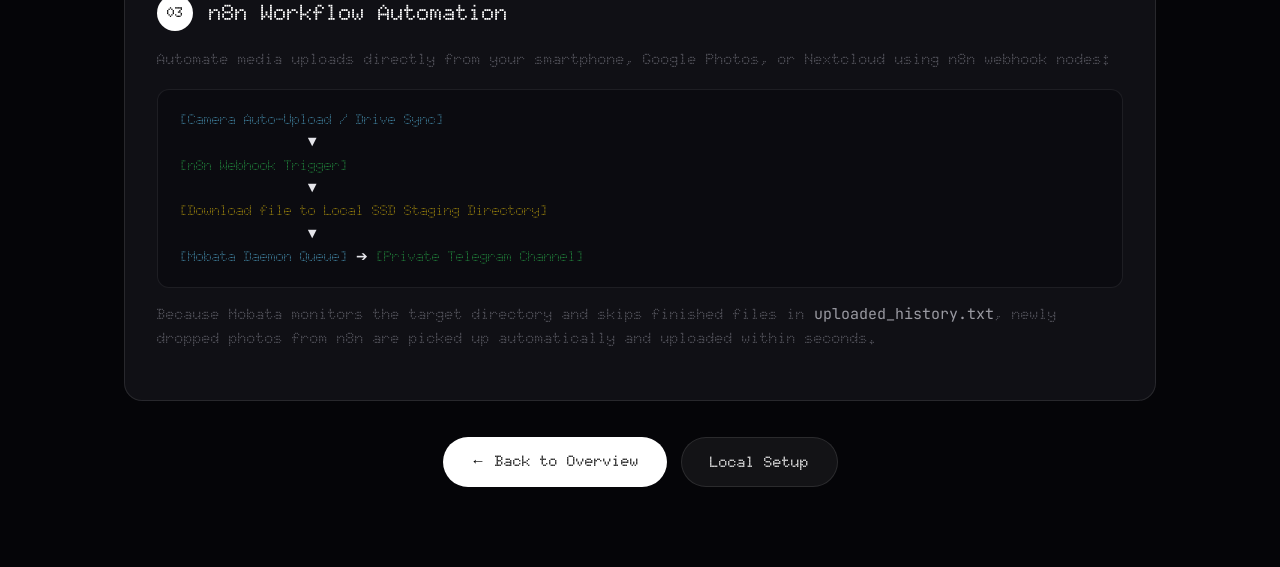
==== commit c7089bdf: "style: set Doto font for desktop/laptop view and Atyp font for mobile view across all pages" ====
--- a/website/cloud.html
+++ b/website/cloud.html
@@ -10,7 +10,7 @@
   <link rel="apple-touch-icon" sizes="180x180" href="assets/favicon.png" />
   <link rel="preconnect" href="https://fonts.googleapis.com">
   <link rel="preconnect" href="https://fonts.gstatic.com" crossorigin>
-  <link href="https://fonts.googleapis.com/css2?family=Inter:wght@400;500;600;700;800;900&family=JetBrains+Mono:wght@400;500;600;700&display=swap" rel="stylesheet">
+  <link href="https://fonts.googleapis.com/css2?family=Doto:wght@400;500;600;700;800;900&family=Inter:wght@400;500;600;700&family=JetBrains+Mono:wght@400;500;600;700&display=swap" rel="stylesheet">
   
   <style>
     :root {
@@ -81,12 +81,14 @@
     }
     * {
       margin: 0; padding: 0; box-sizing: border-box;
-      font-family: 'Atyp', -apple-system, BlinkMacSystemFont, 'SF Pro Display', 'Segoe UI', Roboto, sans-serif;
+      font-family: 'Doto', sans-serif;
+      font-variation-settings: "ROND" 0;
       -webkit-font-smoothing: antialiased;
       -moz-osx-font-smoothing: grayscale;
     }
     h1, h2, h3, .nav-brand-name {
-      font-family: 'Atyp Display', 'Atyp', sans-serif;
+      font-family: 'Doto', sans-serif;
+      font-variation-settings: "ROND" 0;
     }
     code, pre, .code-box {
       font-family: 'JetBrains Mono', 'SF Mono', Consolas, Menlo, monospace !important;
@@ -301,6 +303,16 @@
     .hide-mobile { display: inline; }
 
     @media (max-width: 768px) {
+      * {
+        font-family: 'Atyp', -apple-system, BlinkMacSystemFont, 'SF Pro Display', 'Segoe UI', Roboto, sans-serif !important;
+        font-variation-settings: normal !important;
+      }
+      h1, h2, h3, .nav-brand-name {
+        font-family: 'Atyp Display', 'Atyp', sans-serif !important;
+      }
+      code, pre, .code-box {
+        font-family: 'JetBrains Mono', 'SF Mono', Consolas, Menlo, monospace !important;
+      }
       body {
         padding-bottom: 84px;
         overflow-x: hidden;
